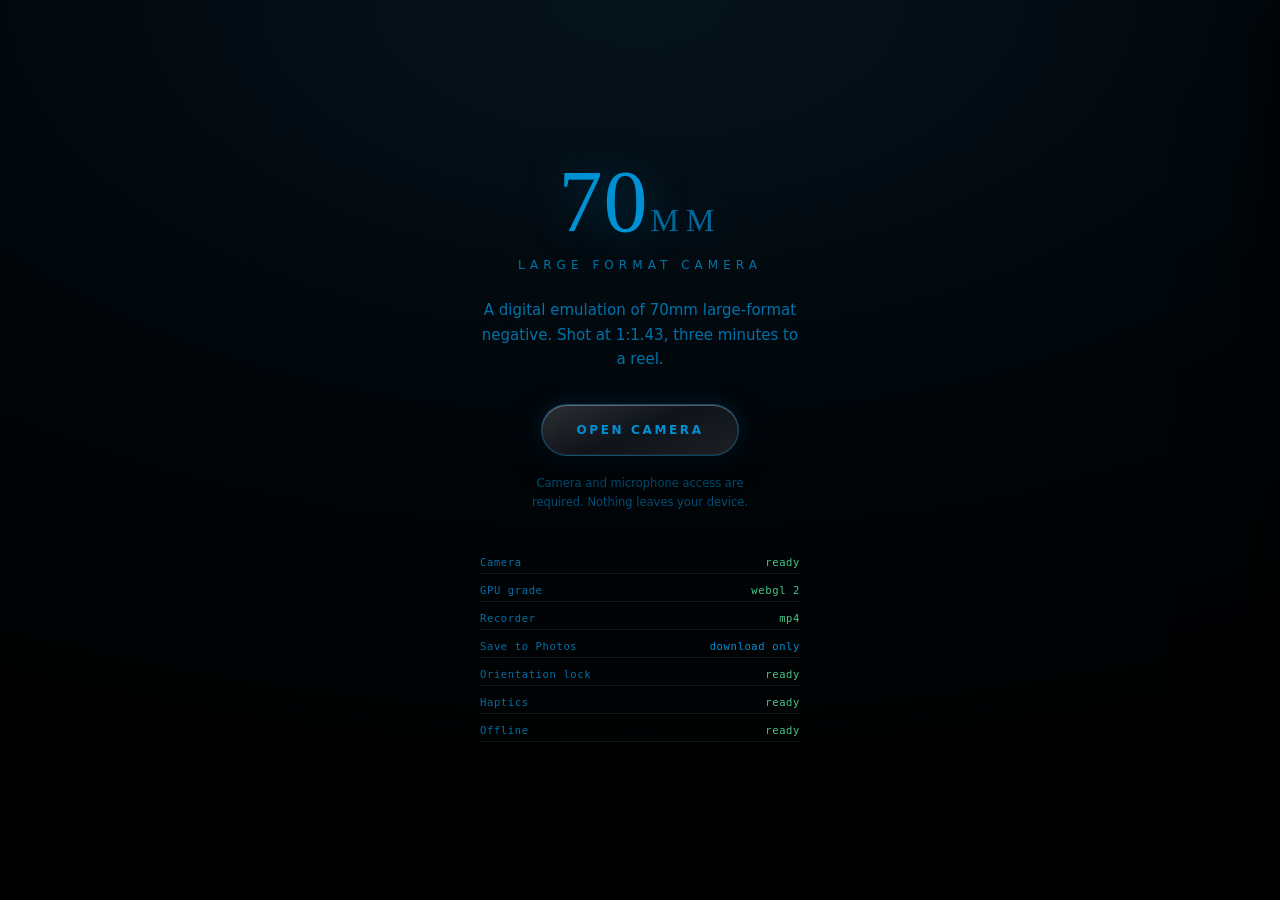
==== index.html @ dd65d1fc "Add files via upload" ====
<!DOCTYPE html>
<html lang="en">
<head>
<meta charset="utf-8" />
<meta name="viewport" content="width=device-width, initial-scale=1, viewport-fit=cover, user-scalable=no, maximum-scale=1" />
<meta name="theme-color" content="#000000" />
<meta name="description" content="Shoot on a digital emulation of 70mm IMAX film." />

<!-- iOS standalone / PWA -->
<meta name="apple-mobile-web-app-capable" content="yes" />
<meta name="mobile-web-app-capable" content="yes" />
<meta name="apple-mobile-web-app-status-bar-style" content="black-translucent" />
<meta name="apple-mobile-web-app-title" content="70MM" />
<link rel="apple-touch-icon" href="assets/icons/icon-192.png" />
<link rel="icon" href="assets/icons/icon-192.png" />
<link rel="manifest" href="manifest.webmanifest" />

<title>70MM — Large Format Camera</title>

<link rel="stylesheet" href="css/reset.css" />
<link rel="stylesheet" href="css/main.css" />
</head>
<body>

<div id="app" class="app" data-screen="intro">

  <!-- ══════════════════════════════════════════════════════════════
       INTRO / PERMISSION SCREEN
       ══════════════════════════════════════════════════════════════ -->
  <section class="screen screen--intro" id="screen-intro" aria-labelledby="intro-title">
    <div class="intro__inner">
      <div class="wordmark" aria-hidden="true">
        <span class="wordmark__num">70</span><span class="wordmark__mm">MM</span>
      </div>
      <h1 class="intro__title" id="intro-title">Large Format Camera</h1>
      <p class="intro__body">
        A digital emulation of 70mm large-format negative.
        Shot at&nbsp;1:1.43, three minutes to a reel.
      </p>

      <button class="btn btn--primary" id="btn-begin" type="button">
        <span>Open Camera</span>
      </button>

      <p class="intro__note" id="intro-note">
        Camera and microphone access are required. Nothing leaves your device.
      </p>

      <ul class="caps" id="caps-list" aria-label="Browser capability report"></ul>
    </div>
  </section>

  <!-- ══════════════════════════════════════════════════════════════
       CAMERA SCREEN
       ══════════════════════════════════════════════════════════════ -->
  <section class="screen screen--camera" id="screen-camera" aria-label="Camera">

    <!-- The gate. Everything the camera "sees" lives inside it. -->
    <div class="stage">
      <div class="frame" id="frame">
        <!-- The viewfinder: the raw camera feed, shown directly —
             no shader between the lens and the screen, the same as
             any other camera page. The film pipeline runs once, on
             developing, not here. -->
        <video id="source" class="frame__video" playsinline muted autoplay webkit-playsinline></video>

        <!-- Viewfinder furniture -->
        <div class="gate" aria-hidden="true">
          <span class="gate__mark gate__mark--tl"></span>
          <span class="gate__mark gate__mark--tr"></span>
          <span class="gate__mark gate__mark--bl"></span>
          <span class="gate__mark gate__mark--br"></span>
        </div>

        <!-- Tap-to-focus reticle -->
        <div class="reticle" id="reticle" aria-hidden="true"></div>

        <!-- HUD -->
        <div class="hud">
          <div class="hud__row hud__row--top">
            <div class="hud__group">
              <span class="rec" id="rec-dot" aria-hidden="true"></span>
              <span class="hud__timer" id="timer">00:00</span>
              <span class="hud__sep" aria-hidden="true">/</span>
              <span class="hud__remain" id="remaining">03:00</span>
            </div>
            <div class="hud__group hud__group--right">
              <span class="hud__tag" id="tag-format">1:1.43 · 70MM</span>
            </div>
          </div>

          <div class="hud__row hud__row--bottom">
            <div class="hud__group hud__locks" id="locks">
              <button class="lock" id="btn-ae" type="button" aria-pressed="false">AE</button>
              <button class="lock" id="btn-awb" type="button" aria-pressed="false">AWB</button>
              <div class="ev" id="ev-wrap">
                <label class="ev__label" for="ev">EV</label>
                <input class="ev__slider" id="ev" type="range" min="-2" max="2" step="0.1" value="0" />
                <span class="ev__value" id="ev-value">0.0</span>
              </div>
            </div>
            <div class="zoom" id="zoom" role="group" aria-label="Zoom">
              <button type="button" data-zoom="0.5" id="btn-zoom-05" aria-pressed="false">0.5×</button>
              <button type="button" data-zoom="1" aria-pressed="true">1×</button>
              <button type="button" data-zoom="2" aria-pressed="false">2×</button>
            </div>
            <canvas class="histogram" id="histogram" width="128" height="48" aria-label="Live histogram"></canvas>
          </div>
        </div>

        <!-- Reel progress: a thin line that fills across 3 minutes -->
        <div class="reel" aria-hidden="true"><i id="reel-fill"></i></div>
      </div>
    </div>

    <!-- Controls live on the pillarbox bars, outside the gate. -->
    <div class="rail rail--left">
      <button class="icon-btn" id="btn-gallery" type="button" aria-label="Gallery">
        <svg viewBox="0 0 24 24" aria-hidden="true"><rect x="3" y="5" width="18" height="14" rx="2"/><path d="M3 15l5-4 4 3 3-2 6 4"/><circle cx="8.5" cy="9.5" r="1.4"/></svg>
        <span class="icon-btn__badge" id="gallery-count" hidden>0</span>
      </button>
      <button class="icon-btn icon-btn--sm" id="btn-torch" type="button" aria-label="Flash" aria-pressed="false">
        <svg viewBox="0 0 24 24" aria-hidden="true"><path d="M13.2 2.6L6 13.4h4.9L10.4 21.4l7.4-10.8h-4.9z"/></svg>
        <svg class="icon-btn__slash" viewBox="0 0 24 24" aria-hidden="true"><path d="M4 20L20 4"/></svg>
      </button>
    </div>

    <div class="rail rail--right">
      <button class="icon-btn icon-btn--sm" id="btn-settings" type="button" aria-label="Settings">
        <svg viewBox="0 0 24 24" aria-hidden="true"><circle cx="12" cy="12" r="3.2"/><path d="M12 2.8v2.4M12 18.8v2.4M4.5 4.5l1.7 1.7M17.8 17.8l1.7 1.7M2.8 12h2.4M18.8 12h2.4M4.5 19.5l1.7-1.7M17.8 6.2l1.7-1.7"/></svg>
      </button>
      <button class="shutter" id="btn-record" type="button" aria-label="Start recording" disabled>
        <span class="shutter__inner" id="shutter-inner"></span>
        <svg class="shutter__ring" viewBox="0 0 100 100" aria-hidden="true">
          <circle class="shutter__track" cx="50" cy="50" r="45"/>
          <circle class="shutter__progress" id="shutter-progress" cx="50" cy="50" r="45"/>
        </svg>
      </button>
      <button class="icon-btn icon-btn--sm" id="btn-fullscreen" type="button" aria-label="Full screen">
        <svg viewBox="0 0 24 24" aria-hidden="true"><path d="M4 9V4h5M20 9V4h-5M4 15v5h5M20 15v5h-5"/></svg>
      </button>
    </div>

    <!-- Portrait lockout -->
    <div class="rotate" id="rotate-overlay" role="alert">
      <div class="rotate__inner">
        <svg class="rotate__icon" viewBox="0 0 64 64" aria-hidden="true">
          <rect x="20" y="6" width="24" height="42" rx="4"/>
          <path class="rotate__arrow" d="M48 44a20 20 0 0 1-20 14"/>
          <path class="rotate__arrow" d="M31 54l-4 4 4 4"/>
        </svg>
        <p class="rotate__text">Rotate your phone to portrait to record.</p>
      </div>
    </div>
  </section>

  <!-- ══════════════════════════════════════════════════════════════
       PROCESSING
       ══════════════════════════════════════════════════════════════ -->
  <section class="screen screen--processing" id="screen-processing" aria-label="Processing">
    <!-- The actual developed frame, live, as it comes off the pass. -->
    <div class="stage" data-ratio="export">
      <div class="frame" id="develop-frame"></div>
    </div>
    <div class="processing__inner">
      <div class="processing__reel" aria-hidden="true"><i></i><i></i><i></i></div>
      <p class="processing__label">Developing</p>
      <p class="processing__sub" id="processing-sub">Developing…</p>
      <div class="processing__bar"><i id="processing-progress"></i></div>
    </div>
  </section>

  <!-- ══════════════════════════════════════════════════════════════
       PLAYBACK
       ══════════════════════════════════════════════════════════════ -->
  <section class="screen screen--playback" id="screen-playback" aria-label="Playback">
    <div class="stage" data-ratio="export">
      <div class="frame frame--playback">
        <!-- The recorded file already carries the sprocket frame in
             its own pixels, so there is no decorative .gate overlay
             here — the picture is the framing furniture now. -->
        <video id="player" class="frame__video" playsinline webkit-playsinline></video>
        <div class="hud hud--playback">
          <div class="hud__row hud__row--top">
            <span class="hud__timer" id="pb-time">00:00</span>
            <span class="hud__tag" id="pb-meta">1:1.43 · 70MM</span>
          </div>
        </div>
        <div class="scrub"><i id="scrub-fill"></i></div>
      </div>
    </div>

    <div class="rail rail--left">
      <button class="icon-btn icon-btn--sm danger" id="btn-delete" type="button" aria-label="Delete take">
        <svg viewBox="0 0 24 24" aria-hidden="true"><path d="M4 7h16M9 7V4.8h6V7M6.5 7l1 12.2h9L17 7"/></svg>
      </button>
      <button class="icon-btn icon-btn--sm" id="btn-restart" type="button" aria-label="Restart">
        <svg viewBox="0 0 24 24" aria-hidden="true"><path d="M5 12a7 7 0 1 0 2.1-5"/><path d="M4 3v5h5"/></svg>
      </button>
    </div>

    <div class="rail rail--right">
      <button class="icon-btn icon-btn--sm" id="btn-back-camera" type="button" aria-label="Back to camera">
        <svg viewBox="0 0 24 24" aria-hidden="true"><circle cx="12" cy="13" r="4"/><path d="M3 8.5h4L8.5 6h7L17 8.5h4v10H3z"/></svg>
      </button>
      <button class="playpause" id="btn-playpause" type="button" aria-label="Play">
        <svg class="ico-play" viewBox="0 0 24 24" aria-hidden="true"><path d="M8 5.5v13l11-6.5z"/></svg>
        <svg class="ico-pause" viewBox="0 0 24 24" aria-hidden="true"><path d="M8.5 5.5h3v13h-3zM12.5 5.5h3v13h-3z"/></svg>
      </button>
      <button class="icon-btn icon-btn--sm accent" id="btn-save" type="button" aria-label="Save">
        <svg viewBox="0 0 24 24" aria-hidden="true"><path d="M12 3.5v11M7.5 10.5L12 15l4.5-4.5M4.5 15.5v3a2 2 0 0 0 2 2h11a2 2 0 0 0 2-2v-3"/></svg>
      </button>
    </div>
  </section>

  <!-- ══════════════════════════════════════════════════════════════
       GALLERY
       ══════════════════════════════════════════════════════════════ -->
  <section class="screen screen--gallery" id="screen-gallery" aria-label="Gallery">
    <header class="sheet__head">
      <h2 class="sheet__title">Reels</h2>
      <button class="text-btn" id="btn-gallery-close" type="button">Close</button>
    </header>
    <div class="gallery" id="gallery-list"></div>
    <p class="gallery__empty" id="gallery-empty">No takes yet.</p>
  </section>

  <!-- ══════════════════════════════════════════════════════════════
       SETTINGS SHEET
       ══════════════════════════════════════════════════════════════ -->
  <aside class="sheet" id="sheet-settings" aria-label="Settings" aria-hidden="true">
    <header class="sheet__head">
      <h2 class="sheet__title">Stock &amp; Lab</h2>
      <button class="text-btn" id="btn-settings-close" type="button">Done</button>
    </header>
    <div class="sheet__body" id="settings-body"><!-- built by Settings.js --></div>
    <footer class="sheet__foot">
      <button class="text-btn" id="btn-reset-look" type="button">Reset to 70mm default</button>
    </footer>
  </aside>

  <div class="scrim" id="scrim" hidden></div>
  <div class="toast" id="toast" role="status" aria-live="polite"></div>
</div>

<script type="module" src="js/main.js"></script>
</body>
</html>
---- css/main.css ----
/* ============================================================
   main.css — 70MM
   Black ground, glass chrome, one ink colour. Nothing competes
   with the image inside the gate.
   ============================================================ */

:root {
  /* ---- ground ---------------------------------------------
     Pure black. The gate sits on it; the glass floats above. */
  --ground:       #000000;

  /* ---- glass ----------------------------------------------
     On a black background there is nothing behind a panel to
     refract, so the *rim* is what sells it: a bright top edge, a
     dark bottom, and a diagonal fill that reads as a sheet
     catching light. backdrop-filter then does the rest wherever
     there is something underneath worth blurring. */
  --glass:        linear-gradient(157deg,
                    rgba(255, 255, 255, 0.10) 0%,
                    rgba(255, 255, 255, 0.035) 48%,
                    rgba(255, 255, 255, 0.06) 100%);
  --glass-strong: linear-gradient(157deg,
                    rgba(255, 255, 255, 0.17) 0%,
                    rgba(255, 255, 255, 0.06) 50%,
                    rgba(255, 255, 255, 0.11) 100%);
  --glass-blur:   blur(26px) saturate(180%);
  --rim:          inset 0 1px 0 rgba(255, 255, 255, 0.30),
                  inset 0 -1px 0 rgba(255, 255, 255, 0.05);
  --cast:         0 10px 30px rgba(0, 0, 0, 0.6);

  --line:         rgba(255, 255, 255, 0.14);
  --line-strong:  rgba(255, 255, 255, 0.26);

  /* ---- ink ------------------------------------------------
     One colour, three weights. On black, #0090D4 clears 5.7:1
     against the ground, so body text sits at full strength and
     the lighter weights are kept for genuinely secondary
     information. */
  --ink:          #0090D4;
  --ink-dim:      rgba(0, 144, 212, 0.78);
  --ink-faint:    rgba(0, 144, 212, 0.52);

  --accent:       #0090D4;
  --glow:         rgba(0, 144, 212, 0.40);
  --rec:          #ff3b30;
  --danger:       #ff6b5e;

  /* ---- type ---------------------------------------------- */
  --sans: ui-sans-serif, -apple-system, "SF Pro Text", "Helvetica Neue", Inter, system-ui, sans-serif;
  --serif: ui-serif, "New York", Georgia, "Times New Roman", serif;
  --mono: ui-monospace, "SF Mono", Menlo, "Roboto Mono", monospace;

  /* ---- metrics ------------------------------------------- */
  --rail: clamp(58px, 9vw, 92px);
  --safe-l: env(safe-area-inset-left, 0px);
  --safe-r: env(safe-area-inset-right, 0px);
  --safe-t: env(safe-area-inset-top, 0px);
  --safe-b: env(safe-area-inset-bottom, 0px);

  --ease: cubic-bezier(0.22, 0.61, 0.36, 1);

  /* Gate aspect, mirrored from FORMAT.ASPECT in config.js. Only a
     pre-script fallback — GateFit sets exact pixels — but it must
     agree, or the frame jumps on first paint. */
  --gate-aspect: 1 / 1.43;

  /* A developed take's aspect: the gate plus two sprocket bars,
     mirrored from EXPORT_ASPECT in config.js. Same pre-script-fallback
     reasoning as --gate-aspect above. */
  --export-aspect: 1 / 2.064;
}

body {
  font-family: var(--sans);
  color: var(--ink);
  background: var(--ground);
}

.app {
  position: fixed;
  inset: 0;
  overflow: hidden;
  background: var(--ground);
}

/* ============================================================
   SCREENS — only one visible at a time, driven by [data-screen]
   ============================================================ */
.screen {
  position: absolute;
  inset: 0;
  display: none;
  opacity: 0;
  transition: opacity 320ms var(--ease);
}
.screen.is-active { display: block; opacity: 1; }

/* ============================================================
   INTRO
   ============================================================ */
.screen--intro {
  background:
    radial-gradient(120% 90% at 50% 0%, #06131c 0%, #01060a 52%, #000 100%);
  overflow-y: auto;
  -webkit-overflow-scrolling: touch;
}
.intro__inner {
  min-height: 100%;
  display: flex;
  flex-direction: column;
  align-items: center;
  justify-content: center;
  gap: 18px;
  text-align: center;
  padding: calc(40px + var(--safe-t)) calc(28px + var(--safe-r)) calc(40px + var(--safe-b)) calc(28px + var(--safe-l));
  max-width: 560px;
  margin: 0 auto;
}

.wordmark {
  font-family: var(--serif);
  letter-spacing: 0.06em;
  line-height: 1;
  display: flex;
  align-items: baseline;
  gap: 2px;
  color: var(--ink);
  text-shadow: 0 0 44px var(--glow);
}
.wordmark__num { font-size: clamp(52px, 16vw, 88px); font-weight: 300; }
.wordmark__mm {
  font-size: clamp(20px, 6vw, 32px);
  font-weight: 300;
  letter-spacing: 0.22em;
  opacity: 0.7;
}

.intro__title {
  font-size: 12px;
  font-weight: 500;
  letter-spacing: 0.42em;
  text-transform: uppercase;
  color: var(--ink-dim);
  margin-top: -6px;
}
.intro__body {
  font-size: 15px;
  line-height: 1.65;
  color: var(--ink-dim);
  max-width: 34ch;
  margin-top: 8px;
}
.intro__note {
  font-size: 11.5px;
  line-height: 1.6;
  color: var(--ink-faint);
  max-width: 32ch;
}

.btn {
  display: inline-flex;
  align-items: center;
  justify-content: center;
  min-height: 52px;
  padding: 0 34px;
  margin-top: 14px;
  border-radius: 999px;
  border: 1px solid var(--line);
  background: transparent;
  font-size: 12px;
  font-weight: 600;
  letter-spacing: 0.22em;
  text-transform: uppercase;
  color: var(--ink);
  transition: transform 160ms var(--ease), box-shadow 240ms var(--ease);
}
.btn:active { transform: scale(0.975); }
.btn--primary {
  background: var(--glass-strong);
  backdrop-filter: var(--glass-blur);
  -webkit-backdrop-filter: var(--glass-blur);
  border-color: rgba(0, 144, 212, 0.42);
  box-shadow: var(--rim), var(--cast), 0 0 26px rgba(0, 144, 212, 0.18);
}
.btn--primary:active {
  box-shadow: var(--rim), var(--cast), 0 0 40px rgba(0, 144, 212, 0.34);
}
.btn[disabled] { opacity: 0.4; }

/* capability report */
.caps {
  margin-top: 22px;
  display: grid;
  gap: 5px;
  width: 100%;
  max-width: 320px;
  font-family: var(--mono);
  font-size: 10.5px;
  color: var(--ink-faint);
}
.caps li {
  display: flex;
  justify-content: space-between;
  gap: 12px;
  padding: 5px 0;
  border-bottom: 1px solid rgba(255, 255, 255, 0.07);
  letter-spacing: 0.06em;
}
.caps b { font-weight: 500; color: var(--ink-dim); }
.caps .ok  { color: #46c88a; }
.caps .no  { color: #ff7a6d; }
.caps .meh { color: var(--ink); }

/* ============================================================
   STAGE + GATE
   ============================================================ */
.screen--camera, .screen--playback { background: var(--ground); }

.stage {
  position: absolute;
  inset: 0;
  display: grid;
  place-items: center;
  padding: 6px calc(var(--rail) + var(--safe-r)) 6px calc(var(--rail) + var(--safe-l));
}

/* The gate: a strict FORMAT.ASPECT box that fits the available
   space. These rules are the pre-script fallback only — GateFit
   sets an exact pixel size from a ResizeObserver, because vh units
   lie on iOS while the URL bar is collapsing, and the gate must
   never be *approximately* the right ratio. */
.frame {
  position: relative;
  aspect-ratio: var(--gate-aspect);
  width: 100%;
  max-width: 100%;
  background: #000;
  overflow: hidden;
  border-radius: 3px;
  /* A hairline, a cast shadow, and a breath of the ink colour so
     the glass either side has something to catch. */
  box-shadow:
    0 0 0 1px rgba(255, 255, 255, 0.12),
    0 24px 70px rgba(0, 0, 0, 0.9),
    0 0 90px rgba(0, 144, 212, 0.10);
  transition: filter 420ms var(--ease), opacity 420ms var(--ease);
}
/* Once GateFit has measured, the pixel size wins outright. */
.frame[data-fitted] { width: auto; max-width: none; aspect-ratio: auto; }

/* A stage opted into a different fixed ratio (see GateFit.js) needs
   the same pre-script fallback as --gate-aspect above, or its frame
   is the wrong shape for one frame before JS measures it. */
.stage[data-ratio="export"] .frame { aspect-ratio: var(--export-aspect); }

.frame__canvas, .frame__video {
  position: absolute;
  inset: 0;
  width: 100%;
  height: 100%;
  object-fit: cover;
  background: #000;
}
/* A developed take's own pixel aspect and --export-aspect are the
   same constant by construction, but object-fit: contain is used
   here anyway rather than cover — if integer pixel rounding ever
   puts them a hair apart, contain lets a sliver of letterbox show
   rather than cropping into the sprocket holes. */
.frame--playback .frame__video { object-fit: contain; }

/* Held the wrong way for the gate, the live image is defocused
   rather than hidden — the camera keeps running so recovery is
   instant. data-gate-ok is set by the app from FORMAT.ASPECT, so
   this works for a tall gate and a wide one alike. */
.app[data-gate-ok="false"] .frame {
  filter: blur(22px) saturate(0.4) brightness(0.42);
}

/* Gate corner marks stay neutral white: they are framing
   furniture read against arbitrary imagery, not UI text. */
.gate { position: absolute; inset: 0; pointer-events: none; }
.gate__mark {
  position: absolute;
  width: 16px; height: 16px;
  border: 1px solid rgba(255, 255, 255, 0.32);
}
.gate__mark--tl { top: 10px; left: 10px; border-right: 0; border-bottom: 0; }
.gate__mark--tr { top: 10px; right: 10px; border-left: 0; border-bottom: 0; }
.gate__mark--bl { bottom: 10px; left: 10px; border-right: 0; border-top: 0; }
.gate__mark--br { bottom: 10px; right: 10px; border-left: 0; border-top: 0; }

/* ============================================================
   HUD
   ============================================================ */
.hud {
  position: absolute;
  inset: 0;
  padding: 14px 16px;
  display: flex;
  flex-direction: column;
  justify-content: space-between;
  pointer-events: none;
  font-family: var(--mono);
  font-size: 11px;
  letter-spacing: 0.14em;
  /* The HUD sits over live imagery, so every glyph carries its own
     shadow rather than relying on a background — but a tight, dense
     shadow reads as a crisp outline, where a wide soft one reads as
     the text itself being blurry. Small radius, high opacity. */
  text-shadow: 0 1px 2px rgba(0, 0, 0, 0.95), 0 0 1px rgba(0, 0, 0, 0.95);
}
.hud__row { display: flex; align-items: center; justify-content: space-between; gap: 12px; }
.hud__row--bottom { align-items: flex-end; }
.hud__group { display: flex; align-items: center; gap: 9px; }

.hud__timer { color: #fff; font-variant-numeric: tabular-nums; }
.hud__sep, .hud__remain { color: var(--ink-dim); font-variant-numeric: tabular-nums; }
.hud__tag { color: var(--ink); font-size: 10px; letter-spacing: 0.2em; }

.rec {
  width: 8px; height: 8px;
  border-radius: 50%;
  background: rgba(255, 255, 255, 0.20);
  transition: background 200ms var(--ease);
}
.app[data-recording="true"] .rec {
  background: var(--rec);
  box-shadow: 0 0 12px rgba(255, 59, 48, 0.85);
  animation: tally 1.1s steps(1, end) infinite;
}
@keyframes tally { 0%, 55% { opacity: 1; } 56%, 100% { opacity: 0.25; } }

/* ---- in-gate glass chips ------------------------------------
   These float over the live preview. A real backdrop-filter here
   would make the compositor re-blur a 60fps WebGL surface every
   frame — expensive, and for no visible gain over a moving
   photographic image. So the chips use a dark fill plus the same
   rim highlight: identical read, none of the per-frame cost. */
.hud__locks { pointer-events: auto; gap: 8px; flex-wrap: wrap; }
.lock, .ev {
  height: 27px;
  border: 1px solid var(--line);
  border-radius: 8px;
  background:
    linear-gradient(157deg, rgba(255, 255, 255, 0.13), rgba(255, 255, 255, 0.04)),
    rgba(0, 0, 0, 0.42);
  box-shadow: var(--rim), 0 4px 14px rgba(0, 0, 0, 0.45);
}
.lock {
  padding: 0 11px;
  font-family: var(--mono);
  font-size: 9.5px;
  letter-spacing: 0.18em;
  color: var(--ink-dim);
  transition: color 180ms var(--ease), background 180ms var(--ease),
              box-shadow 180ms var(--ease);
}
.lock[aria-pressed="true"] {
  color: #02141d;
  background: var(--accent);
  border-color: rgba(255, 255, 255, 0.45);
  box-shadow: var(--rim), 0 0 18px var(--glow);
}
.lock[hidden] { display: none; }

.ev { display: flex; align-items: center; gap: 7px; padding: 0 11px; }
.ev__label, .ev__value {
  font-family: var(--mono);
  font-size: 9.5px;
  letter-spacing: 0.16em;
  color: var(--ink-faint);
  font-variant-numeric: tabular-nums;
}
.ev__value { min-width: 3ch; text-align: right; color: var(--ink-dim); }
.ev__slider {
  -webkit-appearance: none;
  appearance: none;
  width: clamp(64px, 16vw, 120px);
  height: 16px;
  background: transparent;
}
.ev__slider::-webkit-slider-runnable-track { height: 1px; background: var(--line-strong); }
.ev__slider::-moz-range-track { height: 1px; background: var(--line-strong); }
.ev__slider::-webkit-slider-thumb {
  -webkit-appearance: none;
  width: 11px; height: 11px;
  margin-top: -5px;
  border-radius: 50%;
  background: #fff;
  box-shadow: 0 0 8px var(--glow);
}
.ev__slider::-moz-range-thumb {
  width: 11px; height: 11px; border: 0; border-radius: 50%;
  background: #fff; box-shadow: 0 0 8px var(--glow);
}

.histogram {
  width: 96px;
  height: 36px;
  opacity: 0.68;
  mix-blend-mode: screen;
}
.histogram[hidden] { display: none; }

/* reel consumption bar */
.reel {
  position: absolute;
  left: 0; right: 0; bottom: 0;
  height: 1.5px;
  background: rgba(255, 255, 255, 0.12);
  pointer-events: none;
}
.reel i {
  display: block;
  height: 100%;
  width: 0%;
  background: var(--accent);
  box-shadow: 0 0 10px var(--glow);
  transition: width 240ms linear;
}
.app[data-recording="true"] .reel i {
  background: var(--rec);
  box-shadow: 0 0 10px rgba(255, 59, 48, 0.6);
}

/* ============================================================
   ZOOM
   Lives in the bottom HUD row alongside the AE/AWB/EV chips, not
   as an independent floating overlay — that way it always reserves
   its own space instead of guessing a pixel offset that would only
   happen to clear whatever else is in that row on one screen size.
   A dark fill plus the rim highlight, not a real backdrop-filter:
   the same reasoning as the in-gate chips above — this sits over a
   continuously-updating live video, and re-blurring that every
   frame costs real GPU time for no visible gain over a flat panel.
   ============================================================ */
.zoom {
  pointer-events: auto;
  z-index: 5;
  display: flex;
  gap: 4px;
  padding: 4px;
  border-radius: 999px;
  background: rgba(0, 0, 0, 0.42);
  border: 1px solid var(--line);
  box-shadow: var(--rim), 0 4px 14px rgba(0, 0, 0, 0.45);
}
.zoom button {
  min-width: 34px;
  height: 26px;
  padding: 0 9px;
  border-radius: 999px;
  font-family: var(--mono);
  font-size: 10.5px;
  font-weight: 600;
  letter-spacing: 0.02em;
  color: var(--ink-dim);
  transition: color 180ms var(--ease), background 180ms var(--ease);
}
.zoom button[aria-pressed="true"] {
  color: #02141d;
  background: var(--accent);
  box-shadow: 0 0 12px var(--glow);
}
.zoom button[hidden] { display: none; }
.app[data-recording="true"] .zoom { opacity: 0.4; pointer-events: none; }

/* ============================================================
   RAILS + CONTROLS
   Each control is its own floating glass pebble.

   The rails sit on the letterbox bars, so which axis they run
   along follows the gate: a wide gate pillarboxes and gets
   vertical rails at the sides; a tall gate letterboxes and gets
   horizontal rails top and bottom.
   ============================================================ */
.rail {
  position: absolute;
  top: 0; bottom: 0;
  width: calc(var(--rail) + var(--safe-l));
  display: flex;
  flex-direction: column;
  align-items: center;
  justify-content: center;
  gap: 16px;
  z-index: 5;
}
.rail--left  { left: 0;  padding-left: var(--safe-l); }
.rail--right { right: 0; padding-right: var(--safe-r); width: calc(var(--rail) + var(--safe-r)); }

.icon-btn {
  position: relative;
  width: 44px; height: 44px;
  display: grid;
  place-items: center;
  border-radius: 50%;
  color: var(--ink);
  background: var(--glass);
  backdrop-filter: var(--glass-blur);
  -webkit-backdrop-filter: var(--glass-blur);
  border: 1px solid var(--line);
  box-shadow: var(--rim), 0 6px 18px rgba(0, 0, 0, 0.55);
  transition: transform 160ms var(--ease), background 200ms var(--ease),
              box-shadow 200ms var(--ease);
}
.icon-btn svg {
  width: 20px; height: 20px;
  fill: none;
  stroke: currentColor;
  stroke-width: 1.4;
  stroke-linecap: round;
  stroke-linejoin: round;
}
.icon-btn--sm { width: 40px; height: 40px; }
.icon-btn--sm svg { width: 18px; height: 18px; }
.icon-btn:active {
  transform: scale(0.92);
  background: var(--glass-strong);
  box-shadow: var(--rim), 0 4px 12px rgba(0, 0, 0, 0.6), 0 0 20px var(--glow);
}
.icon-btn.danger { color: var(--danger); }
.icon-btn[disabled] { opacity: 0.3; }

/* Flash: lit when on, struck through where the platform will not
   give a web page torch control at all. */
#btn-torch[aria-pressed="true"] {
  box-shadow: var(--rim), 0 6px 18px rgba(0, 0, 0, 0.55), 0 0 24px var(--glow);
}
#btn-torch[aria-pressed="true"] svg:first-child {
  fill: var(--accent);
  filter: drop-shadow(0 0 7px var(--glow));
}
.icon-btn__slash {
  position: absolute;
  inset: 0;
  margin: auto;
  opacity: 0;
  transition: opacity 180ms var(--ease);
}
#btn-torch.is-unavailable { opacity: 0.4; }
#btn-torch.is-unavailable .icon-btn__slash { opacity: 1; }

.icon-btn__badge {
  position: absolute;
  top: -2px; right: -2px;
  min-width: 16px; height: 16px;
  padding: 0 4px;
  border-radius: 999px;
  background: var(--accent);
  color: #02141d;
  font-family: var(--mono);
  font-size: 9px;
  font-weight: 700;
  display: grid;
  place-items: center;
  box-shadow: 0 0 12px var(--glow);
}

/* the shutter — a glass bezel around a physical-looking disc */
.shutter {
  position: relative;
  width: 64px; height: 64px;
  display: grid;
  place-items: center;
  border-radius: 50%;
  background: var(--glass);
  backdrop-filter: var(--glass-blur);
  -webkit-backdrop-filter: var(--glass-blur);
  border: 1px solid var(--line);
  box-shadow: var(--rim), var(--cast);
}
.shutter__ring {
  position: absolute;
  inset: 0;
  width: 100%; height: 100%;
  transform: rotate(-90deg);
  pointer-events: none;
}
.shutter__ring circle { fill: none; stroke-width: 3; }
.shutter__track { stroke: rgba(255, 255, 255, 0.14); }
.shutter__progress {
  stroke: var(--rec);
  stroke-linecap: round;
  stroke-dasharray: 283;
  stroke-dashoffset: 283;
  transition: stroke-dashoffset 240ms linear;
}
/* The disc stays white: it is a physical affordance, not text. */
.shutter__inner {
  width: 44px; height: 44px;
  border-radius: 50%;
  background: #fff;
  box-shadow: 0 1px 6px rgba(0, 0, 0, 0.5);
  transition: width 240ms var(--ease), height 240ms var(--ease),
              border-radius 240ms var(--ease), background 240ms var(--ease);
}
.app[data-recording="true"] .shutter__inner {
  width: 22px; height: 22px;
  border-radius: 5px;
  background: var(--rec);
  box-shadow: 0 0 18px rgba(255, 59, 48, 0.7);
}
.shutter:active .shutter__inner { transform: scale(0.94); }
.shutter[disabled] { opacity: 0.34; }
.shutter[disabled] .shutter__inner { background: rgba(255, 255, 255, 0.4); }

.playpause {
  width: 64px; height: 64px;
  display: grid;
  place-items: center;
  border-radius: 50%;
  color: var(--ink);
  background: var(--glass);
  backdrop-filter: var(--glass-blur);
  -webkit-backdrop-filter: var(--glass-blur);
  border: 1px solid var(--line);
  box-shadow: var(--rim), var(--cast);
  transition: transform 160ms var(--ease), box-shadow 200ms var(--ease);
}
.playpause svg { width: 24px; height: 24px; fill: currentColor; stroke: none; }
.playpause:active {
  transform: scale(0.94);
  box-shadow: var(--rim), var(--cast), 0 0 22px var(--glow);
}
.playpause .ico-pause { display: none; }
.app[data-playing="true"] .playpause .ico-play { display: none; }
.app[data-playing="true"] .playpause .ico-pause { display: block; }

.scrub {
  position: absolute;
  left: 0; right: 0; bottom: 0;
  height: 1.5px;
  background: rgba(255, 255, 255, 0.14);
}
.scrub i {
  display: block; height: 100%; width: 0%;
  background: var(--accent);
  box-shadow: 0 0 10px var(--glow);
}

/* ============================================================
   ROTATE LOCKOUT
   ============================================================ */
.rotate {
  position: absolute;
  inset: 0;
  z-index: 20;
  display: none;
  place-items: center;
  background: rgba(0, 0, 0, 0.62);
  backdrop-filter: blur(4px);
  -webkit-backdrop-filter: blur(4px);
}
.app[data-gate-ok="false"] .screen--camera .rotate { display: grid; }
.rotate__inner {
  display: flex;
  flex-direction: column;
  align-items: center;
  gap: 20px;
  padding: 28px 34px;
  text-align: center;
  border-radius: 24px;
  background: var(--glass);
  backdrop-filter: var(--glass-blur);
  -webkit-backdrop-filter: var(--glass-blur);
  border: 1px solid var(--line);
  box-shadow: var(--rim), var(--cast);
}
.rotate__icon {
  width: 56px; height: 56px;
  fill: none;
  stroke: var(--ink-dim);
  stroke-width: 2;
  stroke-linecap: round;
  stroke-linejoin: round;
  animation: tip 2.6s var(--ease) infinite;
}
.rotate__arrow { stroke: var(--ink); }
@keyframes tip {
  0%, 55%, 100% { transform: rotate(0deg); }
  72%, 88%      { transform: rotate(-88deg); }
}
/* The prompt animates *towards* the orientation being asked for,
   so a tall gate shows the phone righting itself rather than
   tipping over. */
.app[data-gate="portrait"] .rotate__icon { animation-name: tip-upright; }
@keyframes tip-upright {
  0%, 55%, 100% { transform: rotate(-88deg); }
  72%, 88%      { transform: rotate(0deg); }
}
.rotate__text {
  font-size: 12.5px;
  letter-spacing: 0.2em;
  text-transform: uppercase;
  color: var(--ink);
  line-height: 1.7;
  max-width: 20ch;
}

/* ============================================================
   PROCESSING
   ============================================================ */
.screen--processing {
  background: radial-gradient(90% 70% at 50% 50%, #06131c 0%, #000 70%);
}
.screen--processing .stage { padding: 6px; z-index: 1; }
/* The develop canvas is mounted here once developing starts, so an
   empty frame during the brief priming window should still read as
   "about to happen" rather than an empty black hole. */
.screen--processing .frame { background: #050505; }

.processing__inner {
  position: absolute;
  left: 0; right: 0; bottom: 0;
  z-index: 2;
  display: flex;
  flex-direction: column;
  align-items: center;
  gap: 12px;
  padding: 32px 24px calc(30px + var(--safe-b));
  background: linear-gradient(rgba(0, 0, 0, 0) 0%, rgba(0, 0, 0, 0.8) 55%, rgba(0, 0, 0, 0.92) 100%);
  pointer-events: none;
}
.processing__bar {
  width: min(220px, 60vw);
  height: 3px;
  border-radius: 999px;
  background: rgba(255, 255, 255, 0.16);
  overflow: hidden;
}
.processing__bar i {
  display: block;
  height: 100%;
  width: 0%;
  background: var(--accent);
  box-shadow: 0 0 10px var(--glow);
  transition: width 200ms linear;
}
.processing__reel { display: flex; gap: 7px; }
.processing__reel i {
  width: 5px; height: 18px;
  background: var(--accent);
  box-shadow: 0 0 12px var(--glow);
  opacity: 0.25;
  animation: perf 1.05s var(--ease) infinite;
}
.processing__reel i:nth-child(2) { animation-delay: 0.14s; }
.processing__reel i:nth-child(3) { animation-delay: 0.28s; }
@keyframes perf { 0%, 100% { opacity: 0.2; transform: scaleY(0.7); } 50% { opacity: 1; transform: scaleY(1); } }
.processing__label {
  font-size: 11px;
  letter-spacing: 0.42em;
  text-transform: uppercase;
  color: var(--ink);
}
.processing__sub { font-family: var(--mono); font-size: 10.5px; color: var(--ink-faint); letter-spacing: 0.1em; }

/* ============================================================
   GALLERY
   ============================================================ */
.screen--gallery {
  background: radial-gradient(120% 80% at 50% 0%, #06131c 0%, #000 60%);
  overflow-y: auto;
  -webkit-overflow-scrolling: touch;
  padding: 0 calc(20px + var(--safe-r)) calc(28px + var(--safe-b)) calc(20px + var(--safe-l));
}
.sheet__head {
  position: sticky;
  top: 0;
  z-index: 2;
  display: flex;
  align-items: center;
  justify-content: space-between;
  padding: calc(18px + var(--safe-t)) 2px 14px;
  background: linear-gradient(#000 62%, rgba(0, 0, 0, 0));
}
.sheet__title {
  font-family: var(--serif);
  font-weight: 300;
  font-size: 22px;
  letter-spacing: 0.04em;
  color: var(--ink);
}
.text-btn {
  font-size: 11px;
  letter-spacing: 0.22em;
  text-transform: uppercase;
  color: var(--ink);
  padding: 8px 2px;
}

.gallery {
  display: grid;
  grid-template-columns: repeat(auto-fill, minmax(190px, 1fr));
  gap: 12px;
}
.take {
  position: relative;
  border-radius: 14px;
  overflow: hidden;
  background: var(--glass);
  backdrop-filter: var(--glass-blur);
  -webkit-backdrop-filter: var(--glass-blur);
  border: 1px solid var(--line);
  box-shadow: var(--rim), var(--cast);
}
.take__thumb {
  width: 100%;
  aspect-ratio: var(--export-aspect);
  object-fit: cover;
  background: #000;
}
.take__meta {
  display: flex;
  justify-content: space-between;
  gap: 8px;
  padding: 9px 11px;
  font-family: var(--mono);
  font-size: 10px;
  letter-spacing: 0.08em;
  color: var(--ink-dim);
  background: rgba(255, 255, 255, 0.04);
}
.take__actions { position: absolute; top: 7px; right: 7px; display: flex; gap: 5px; }
.take__actions button {
  width: 30px; height: 30px;
  display: grid;
  place-items: center;
  border-radius: 50%;
  color: #fff;
  background: rgba(0, 0, 0, 0.45);
  backdrop-filter: blur(14px) saturate(160%);
  -webkit-backdrop-filter: blur(14px) saturate(160%);
  border: 1px solid rgba(255, 255, 255, 0.18);
  box-shadow: inset 0 1px 0 rgba(255, 255, 255, 0.28);
}
.take__actions svg { width: 14px; height: 14px; fill: none; stroke: currentColor; stroke-width: 1.5; stroke-linecap: round; stroke-linejoin: round; }
.gallery__empty {
  padding: 40px 0;
  text-align: center;
  font-size: 12px;
  letter-spacing: 0.16em;
  text-transform: uppercase;
  color: var(--ink-faint);
}
.gallery__empty[hidden] { display: none; }

/* ============================================================
   SETTINGS SHEET — the largest piece of glass in the app
   ============================================================ */
.sheet {
  position: absolute;
  top: 0; right: 0; bottom: 0;
  width: min(420px, 86vw);
  z-index: 40;
  display: flex;
  flex-direction: column;
  background:
    linear-gradient(157deg, rgba(255, 255, 255, 0.09), rgba(255, 255, 255, 0.03)),
    rgba(4, 8, 12, 0.72);
  backdrop-filter: blur(40px) saturate(180%);
  -webkit-backdrop-filter: blur(40px) saturate(180%);
  border-left: 1px solid var(--line-strong);
  box-shadow: inset 1px 0 0 rgba(255, 255, 255, 0.16), -24px 0 60px rgba(0, 0, 0, 0.7);
  transform: translateX(101%);
  transition: transform 340ms var(--ease);
  padding-right: var(--safe-r);
}
.sheet.is-open { transform: translateX(0); }
.sheet .sheet__head { background: none; padding-left: 20px; padding-right: 18px; }
.sheet__body {
  flex: 1;
  overflow-y: auto;
  -webkit-overflow-scrolling: touch;
  padding: 4px 20px 20px;
}
.sheet__foot {
  padding: 12px 20px calc(16px + var(--safe-b));
  border-top: 1px solid var(--line);
}

.group { margin-bottom: 22px; }
.group__title {
  font-size: 9.5px;
  letter-spacing: 0.34em;
  text-transform: uppercase;
  color: var(--ink-faint);
  padding-bottom: 10px;
  margin-bottom: 10px;
  border-bottom: 1px solid var(--line);
}
.ctrl { display: flex; flex-direction: column; gap: 6px; padding: 9px 0; }
.ctrl__head { display: flex; align-items: baseline; justify-content: space-between; gap: 12px; }
.ctrl__label { font-size: 12.5px; color: var(--ink); }
.ctrl__val { font-family: var(--mono); font-size: 10.5px; color: var(--ink-dim); font-variant-numeric: tabular-nums; }
.ctrl__hint { font-size: 10.5px; line-height: 1.5; color: var(--ink-faint); }

.ctrl input[type="range"] {
  -webkit-appearance: none;
  appearance: none;
  width: 100%;
  height: 22px;
  background: transparent;
}
.ctrl input[type="range"]::-webkit-slider-runnable-track { height: 2px; border-radius: 2px; background: var(--line-strong); }
.ctrl input[type="range"]::-moz-range-track { height: 2px; border-radius: 2px; background: var(--line-strong); }
.ctrl input[type="range"]::-webkit-slider-thumb {
  -webkit-appearance: none;
  width: 15px; height: 15px;
  margin-top: -6.5px;
  border-radius: 50%;
  background: #fff;
  box-shadow: 0 1px 5px rgba(0, 0, 0, 0.7), 0 0 12px var(--glow);
}
.ctrl input[type="range"]::-moz-range-thumb {
  width: 15px; height: 15px; border: 0; border-radius: 50%;
  background: #fff; box-shadow: 0 1px 5px rgba(0, 0, 0, 0.7), 0 0 12px var(--glow);
}

.switch { display: flex; align-items: center; justify-content: space-between; gap: 14px; padding: 11px 0; }
.switch__box {
  position: relative;
  width: 46px; height: 27px;
  border-radius: 999px;
  background: rgba(255, 255, 255, 0.09);
  border: 1px solid var(--line);
  box-shadow: inset 0 1px 3px rgba(0, 0, 0, 0.5);
  flex: none;
  transition: background 200ms var(--ease), box-shadow 200ms var(--ease);
}
.switch__box::after {
  content: "";
  position: absolute;
  top: 3px; left: 3px;
  width: 19px; height: 19px;
  border-radius: 50%;
  background: #fff;
  box-shadow: 0 1px 4px rgba(0, 0, 0, 0.6);
  transition: transform 220ms var(--ease);
}
.switch[aria-pressed="true"] .switch__box {
  background: var(--accent);
  box-shadow: inset 0 1px 0 rgba(255, 255, 255, 0.4), 0 0 16px var(--glow);
}
.switch[aria-pressed="true"] .switch__box::after { transform: translateX(19px); }

.seg { display: flex; gap: 6px; }
.seg button {
  flex: 1;
  min-height: 36px;
  border: 1px solid var(--line);
  border-radius: 10px;
  background: var(--glass);
  box-shadow: var(--rim);
  font-size: 11px;
  letter-spacing: 0.14em;
  text-transform: uppercase;
  color: var(--ink-dim);
  transition: background 180ms var(--ease), color 180ms var(--ease), box-shadow 180ms var(--ease);
}
.seg button[aria-pressed="true"] {
  color: #02141d;
  background: var(--accent);
  border-color: rgba(255, 255, 255, 0.4);
  box-shadow: var(--rim), 0 0 18px var(--glow);
}

.scrim {
  position: absolute;
  inset: 0;
  z-index: 30;
  background: rgba(0, 0, 0, 0.5);
  opacity: 0;
  transition: opacity 300ms var(--ease);
}
.scrim.is-open { opacity: 1; }
.scrim[hidden] { display: none; }

/* ============================================================
   TOAST
   ============================================================ */
.toast {
  position: absolute;
  left: 50%;
  bottom: calc(20px + var(--safe-b));
  z-index: 60;
  transform: translate(-50%, 14px);
  max-width: min(78vw, 420px);
  padding: 12px 20px;
  border-radius: 999px;
  background:
    linear-gradient(157deg, rgba(255, 255, 255, 0.13), rgba(255, 255, 255, 0.05)),
    rgba(4, 8, 12, 0.8);
  backdrop-filter: blur(30px) saturate(180%);
  -webkit-backdrop-filter: blur(30px) saturate(180%);
  border: 1px solid var(--line);
  box-shadow: var(--rim), var(--cast);
  font-size: 12px;
  letter-spacing: 0.04em;
  line-height: 1.45;
  text-align: center;
  color: var(--ink);
  opacity: 0;
  pointer-events: none;
  transition: opacity 240ms var(--ease), transform 240ms var(--ease);
}
.toast.is-visible { opacity: 1; transform: translate(-50%, 0); }

/* ============================================================
   FOCUS RETICLE
   ============================================================ */
.reticle {
  position: absolute;
  width: 74px; height: 74px;
  margin: -37px 0 0 -37px;
  border: 1px solid var(--accent);
  border-radius: 6px;
  box-shadow: 0 0 16px var(--glow), inset 0 0 12px rgba(0, 144, 212, 0.18);
  opacity: 0;
  pointer-events: none;
  transform: scale(1.35);
}
.reticle::before, .reticle::after {
  content: "";
  position: absolute;
  background: var(--accent);
}
.reticle::before { left: 50%; top: -1px; width: 1px; height: 8px; }
.reticle::after  { left: 50%; bottom: -1px; width: 1px; height: 8px; }
.reticle.is-active { animation: lock 1.05s var(--ease) forwards; }
@keyframes lock {
  0%   { opacity: 0; transform: scale(1.4); }
  18%  { opacity: 1; transform: scale(1); }
  62%  { opacity: 1; }
  70%  { opacity: 0.45; }
  78%  { opacity: 1; }
  100% { opacity: 0; }
}

/* ============================================================
   TALL GATE (FORMAT.ASPECT < 1)
   Rails become a top and a bottom bar, which is also where a
   phone camera's controls belong when it is held upright.
   ============================================================ */
.app[data-gate="portrait"] {
  /* Tall enough for the 64px shutter plus breathing room. */
  --rail: clamp(80px, 13vh, 112px);
}
.app[data-gate="portrait"] .stage {
  padding:
    calc(var(--rail) + var(--safe-t)) calc(8px + var(--safe-r))
    calc(var(--rail) + var(--safe-b)) calc(8px + var(--safe-l));
}
.app[data-gate="portrait"] .rail {
  top: auto; bottom: auto;
  left: 0; right: 0;
  width: auto;
  height: var(--rail);
  flex-direction: row;
  gap: 26px;
  padding: 0 calc(16px + var(--safe-r)) 0 calc(16px + var(--safe-l));
}
.app[data-gate="portrait"] .rail--left  { top: 0;    padding-top: var(--safe-t); }
.app[data-gate="portrait"] .rail--right { bottom: 0; padding-bottom: var(--safe-b); }

/* A tall gate is narrow, so the bottom HUD row stacks instead of
   trying to fit the chips, zoom and the histogram side by side. */
.app[data-gate="portrait"] .hud__row--bottom {
  flex-direction: column;
  align-items: stretch;
  gap: 10px;
}
.app[data-gate="portrait"] .histogram { order: -2; align-self: flex-end; }
.app[data-gate="portrait"] .zoom { order: -1; align-self: center; }
.app[data-gate="portrait"] .hud__row--top { flex-wrap: wrap; gap: 4px 10px; }
.app[data-gate="portrait"] .hud__tag { font-size: 9px; letter-spacing: 0.14em; }

/* ============================================================
   PORTRAIT / SMALL-SCREEN ADJUSTMENTS
   The app is landscape-first; in portrait we only need the
   lockout to read well, so rails collapse.
   ============================================================ */
/* Held the wrong way round, the lockout owns the screen and the
   rails are pointless — but playback still needs its transport. */
@media (orientation: portrait) {
  .app[data-gate="landscape"] { --rail: 0px; }
  .app[data-gate="landscape"] .rail { display: none; }
  .app[data-gate="landscape"] .stage { padding: 0 12px; }
  .app[data-gate="landscape"] .screen--playback { --rail: clamp(52px, 14vw, 72px); }
  .app[data-gate="landscape"] .screen--playback .rail { display: flex; }
}
@media (orientation: landscape) {
  .app[data-gate="portrait"] .screen--camera .rail { display: none; }
  .app[data-gate="portrait"] .screen--camera .stage { padding: 8px; }
}

/* Backdrop-filter is not universal (older Android WebViews). The
   glass degrades to a flat translucent panel, which still reads as
   a floating surface because the rim highlight does the work. */
@supports not ((backdrop-filter: blur(1px)) or (-webkit-backdrop-filter: blur(1px))) {
  .icon-btn, .shutter, .playpause, .take, .btn--primary, .rotate__inner {
    background: rgba(20, 26, 32, 0.92);
  }
  .sheet { background: rgba(6, 10, 14, 0.97); }
  .toast { background: rgba(10, 15, 20, 0.96); }
}
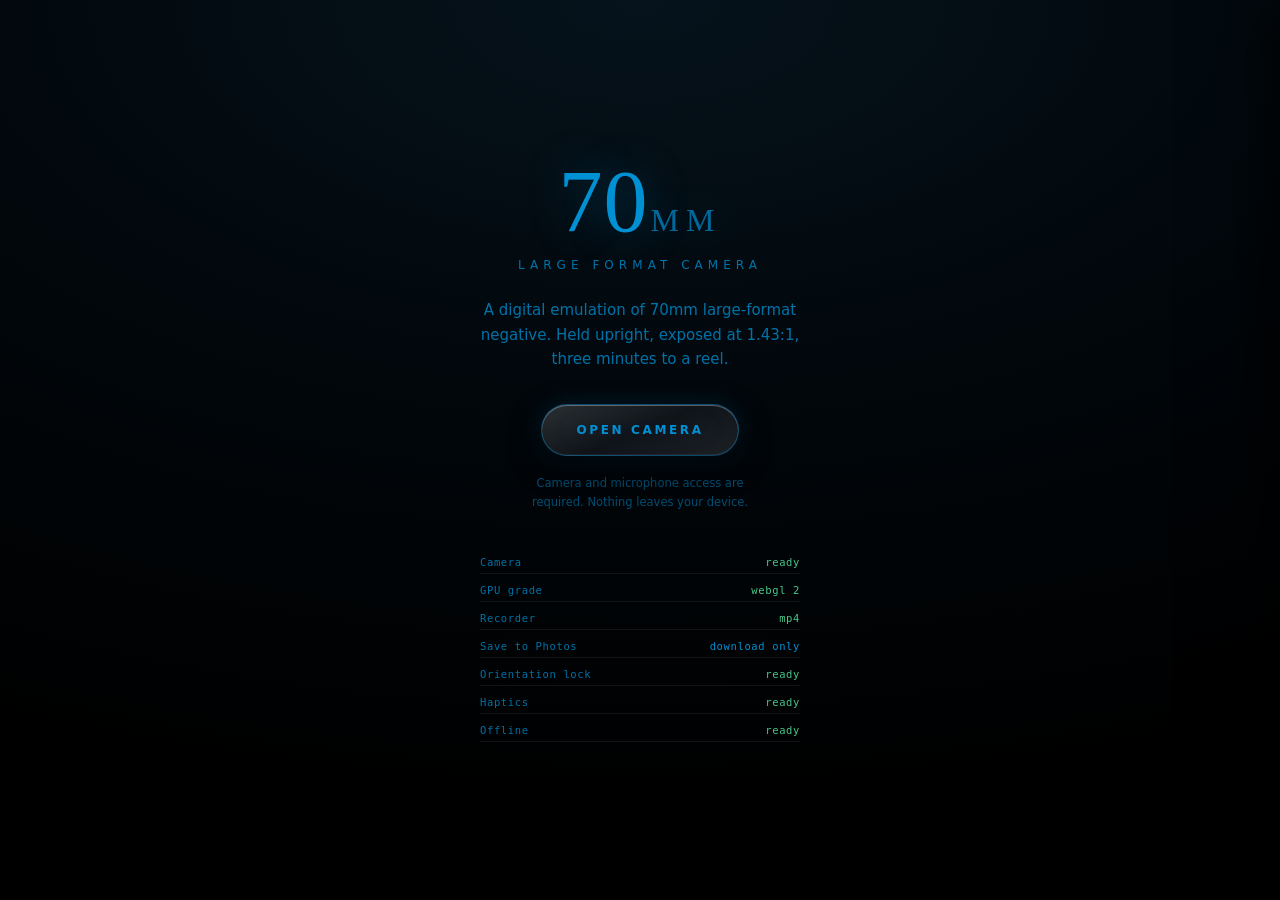
==== commit 653c5719: "Add files via upload" ====
--- a/index.html
+++ b/index.html
@@ -35,7 +35,7 @@
       <h1 class="intro__title" id="intro-title">Large Format Camera</h1>
       <p class="intro__body">
         A digital emulation of 70mm large-format negative.
-        Shot at&nbsp;1:1.43, three minutes to a reel.
+        Held upright, exposed at&nbsp;1.43:1, three minutes to a reel.
       </p>
 
       <button class="btn btn--primary" id="btn-begin" type="button">
@@ -57,6 +57,26 @@
 
     <!-- The gate. Everything the camera "sees" lives inside it. -->
     <div class="stage">
+      <!-- The HUD sits *outside* the gate, above and below it.
+           A 1.43:1 frame on an upright phone is always limited by
+           the phone's width, so there is a great deal of unused
+           screen above and below it and no reason at all to put
+           readouts and controls on top of the picture the operator
+           is trying to compose. Nothing here overlaps the frame. -->
+      <div class="hud hud--above">
+        <div class="hud__row hud__row--top">
+          <div class="hud__group">
+            <span class="rec" id="rec-dot" aria-hidden="true"></span>
+            <span class="hud__timer" id="timer">00:00</span>
+            <span class="hud__sep" aria-hidden="true">/</span>
+            <span class="hud__remain" id="remaining">03:00</span>
+          </div>
+          <div class="hud__group hud__group--right">
+            <span class="hud__tag" id="tag-format">1.43:1 · 70MM</span>
+          </div>
+        </div>
+      </div>
+
       <div class="frame" id="frame">
         <!-- The viewfinder: the raw camera feed, shown directly —
              no shader between the lens and the screen, the same as
@@ -72,44 +92,39 @@
           <span class="gate__mark gate__mark--br"></span>
         </div>
 
+        <!-- 16:9 safe-action guide. Two hairlines marking where a
+             widescreen camera behind this same lens would have cut:
+             same width, less height. Overlay only — never recorded,
+             never developed into a take. -->
+        <div class="guide" id="guide" aria-hidden="true">
+          <span class="guide__band"><b class="guide__tag">16:9</b></span>
+        </div>
+
         <!-- Tap-to-focus reticle -->
         <div class="reticle" id="reticle" aria-hidden="true"></div>
 
-        <!-- HUD -->
-        <div class="hud">
-          <div class="hud__row hud__row--top">
-            <div class="hud__group">
-              <span class="rec" id="rec-dot" aria-hidden="true"></span>
-              <span class="hud__timer" id="timer">00:00</span>
-              <span class="hud__sep" aria-hidden="true">/</span>
-              <span class="hud__remain" id="remaining">03:00</span>
-            </div>
-            <div class="hud__group hud__group--right">
-              <span class="hud__tag" id="tag-format">1:1.43 · 70MM</span>
-            </div>
-          </div>
-
-          <div class="hud__row hud__row--bottom">
-            <div class="hud__group hud__locks" id="locks">
-              <button class="lock" id="btn-ae" type="button" aria-pressed="false">AE</button>
-              <button class="lock" id="btn-awb" type="button" aria-pressed="false">AWB</button>
-              <div class="ev" id="ev-wrap">
-                <label class="ev__label" for="ev">EV</label>
-                <input class="ev__slider" id="ev" type="range" min="-2" max="2" step="0.1" value="0" />
-                <span class="ev__value" id="ev-value">0.0</span>
-              </div>
-            </div>
-            <div class="zoom" id="zoom" role="group" aria-label="Zoom">
-              <button type="button" data-zoom="0.5" id="btn-zoom-05" aria-pressed="false">0.5×</button>
-              <button type="button" data-zoom="1" aria-pressed="true">1×</button>
-              <button type="button" data-zoom="2" aria-pressed="false">2×</button>
-            </div>
-            <canvas class="histogram" id="histogram" width="128" height="48" aria-label="Live histogram"></canvas>
-          </div>
-        </div>
-
         <!-- Reel progress: a thin line that fills across 3 minutes -->
         <div class="reel" aria-hidden="true"><i id="reel-fill"></i></div>
+      </div>
+
+      <div class="hud hud--below">
+        <div class="hud__row hud__row--bottom">
+          <div class="hud__group hud__locks" id="locks">
+            <button class="lock" id="btn-ae" type="button" aria-pressed="false">AE</button>
+            <button class="lock" id="btn-awb" type="button" aria-pressed="false">AWB</button>
+            <div class="ev" id="ev-wrap">
+              <label class="ev__label" for="ev">EV</label>
+              <input class="ev__slider" id="ev" type="range" min="-2" max="2" step="0.1" value="0" />
+              <span class="ev__value" id="ev-value">0.0</span>
+            </div>
+          </div>
+          <div class="zoom" id="zoom" role="group" aria-label="Zoom">
+            <button type="button" data-zoom="0.5" id="btn-zoom-05" aria-pressed="false">0.5×</button>
+            <button type="button" data-zoom="1" aria-pressed="true">1×</button>
+            <button type="button" data-zoom="2" aria-pressed="false">2×</button>
+          </div>
+          <canvas class="histogram" id="histogram" width="128" height="48" aria-label="Live histogram"></canvas>
+        </div>
       </div>
     </div>
 
@@ -136,8 +151,12 @@
           <circle class="shutter__progress" id="shutter-progress" cx="50" cy="50" r="45"/>
         </svg>
       </button>
-      <button class="icon-btn icon-btn--sm" id="btn-fullscreen" type="button" aria-label="Full screen">
-        <svg viewBox="0 0 24 24" aria-hidden="true"><path d="M4 9V4h5M20 9V4h-5M4 15v5h5M20 15v5h-5"/></svg>
+      <button class="icon-btn icon-btn--sm" id="btn-guide" type="button" aria-label="16:9 framing guide" aria-pressed="false">
+        <svg viewBox="0 0 24 24" aria-hidden="true">
+          <rect x="2.5" y="4" width="19" height="16" rx="1.6"/>
+          <path class="icon-btn__dash" d="M2.5 8.5h19M2.5 15.5h19"/>
+        </svg>
+        <span class="icon-btn__caption" id="guide-label">16:9</span>
       </button>
     </div>
 
@@ -149,7 +168,7 @@
           <path class="rotate__arrow" d="M48 44a20 20 0 0 1-20 14"/>
           <path class="rotate__arrow" d="M31 54l-4 4 4 4"/>
         </svg>
-        <p class="rotate__text">Rotate your phone to portrait to record.</p>
+        <p class="rotate__text">Hold your phone upright to record.</p>
       </div>
     </div>
   </section>
@@ -183,7 +202,7 @@
         <div class="hud hud--playback">
           <div class="hud__row hud__row--top">
             <span class="hud__timer" id="pb-time">00:00</span>
-            <span class="hud__tag" id="pb-meta">1:1.43 · 70MM</span>
+            <span class="hud__tag" id="pb-meta">1.43:1 · 70MM</span>
           </div>
         </div>
         <div class="scrub"><i id="scrub-fill"></i></div>
--- a/css/main.css
+++ b/css/main.css
@@ -62,12 +62,23 @@
   /* Gate aspect, mirrored from FORMAT.ASPECT in config.js. Only a
      pre-script fallback — GateFit sets exact pixels — but it must
      agree, or the frame jumps on first paint. */
-  --gate-aspect: 1 / 1.43;
-
-  /* A developed take's aspect: the gate plus two sprocket bars,
-     mirrored from EXPORT_ASPECT in config.js. Same pre-script-fallback
-     reasoning as --gate-aspect above. */
-  --export-aspect: 1 / 2.064;
+  --gate-aspect: 1.43;
+
+  /* A developed take's own aspect — the whole saved file, sprocket
+     bars and vertical letterboxing included — mirrored from
+     EXPORT_ASPECT (= SAVE.ASPECT) in config.js. Vertical on purpose:
+     the picture inside is wide, but the file itself is a 9:16
+     container so it opens right-way-up on a phone. Same
+     pre-script-fallback reasoning as --gate-aspect above. */
+  --export-aspect: 0.5625;
+
+  /* The 16:9 framing guide's band, as a share of the gate's own
+     height: (1 / 1.7778) ÷ (1 / 1.43). Two cameras behind the same
+     lens see the same width, so the narrower format is simply
+     shorter — 80.44% of a 1.43:1 frame, leaving 9.78% lost off the
+     top and the same off the bottom. Mirrored from GUIDE.ASPECT. */
+  --guide-band: 80.4375%;
+  --guide-inset: 9.78125%;
 }
 
 body {
@@ -290,6 +301,48 @@
 .gate__mark--br { bottom: 10px; right: 10px; border-left: 0; border-top: 0; }
 
 /* ============================================================
+   16:9 FRAMING GUIDE
+   ------------------------------------------------------------
+   Where a widescreen camera behind this same lens would have cut.
+   Hairlines rather than a mask: the operator still has to see the
+   picture outside them to know what they are giving up, so the
+   band is marked, not the loss. The faint surround is one spread
+   box-shadow — enough to read which side of the line is safe,
+   nowhere near enough to grade by.
+
+   Viewfinder only. Nothing here exists on the record path: the
+   develop pass reads the raw camera file, not the DOM.
+   ============================================================ */
+.guide {
+  position: absolute;
+  inset: 0;
+  pointer-events: none;
+  opacity: 0;
+  transition: opacity 220ms var(--ease);
+}
+.app[data-guide="true"] .guide { opacity: 1; }
+
+.guide__band {
+  position: absolute;
+  left: 0; right: 0;
+  top: var(--guide-inset);
+  height: var(--guide-band);
+  border-top: 1px solid rgba(255, 255, 255, 0.62);
+  border-bottom: 1px solid rgba(255, 255, 255, 0.62);
+  box-shadow: 0 0 0 100vmax rgba(0, 0, 0, 0.30);
+}
+.guide__tag {
+  position: absolute;
+  top: 5px; left: 8px;
+  font-family: var(--mono);
+  font-size: 8.5px;
+  font-weight: 400;
+  letter-spacing: 0.18em;
+  color: rgba(255, 255, 255, 0.72);
+  text-shadow: 0 1px 3px rgba(0, 0, 0, 0.9);
+}
+
+/* ============================================================
    HUD
    ============================================================ */
 .hud {
@@ -309,6 +362,47 @@
      the text itself being blurry. Small radius, high opacity. */
   text-shadow: 0 1px 2px rgba(0, 0, 0, 0.95), 0 0 1px rgba(0, 0, 0, 0.95);
 }
+
+/* ---- the camera HUD, out of the picture ---------------------
+   On the camera screen the readouts and the manual controls are
+   siblings of the gate rather than an overlay on it: a 1.43:1
+   frame on an upright phone is always limited by the phone's
+   width, so there is a great deal of screen above and below it
+   and no reason to compose a shot through a layer of chips. The
+   stage becomes a centred column — top row, gate, bottom row —
+   which also means the rows hug the frame instead of drifting to
+   the extremes of the surround. Safe because that gate can never
+   be the tall one: 1.43 wide in a portrait viewport is width-
+   limited by definition, so there is always height to spare for
+   the two rows. */
+.screen--camera .stage {
+  display: flex;
+  flex-direction: column;
+  align-items: center;
+  justify-content: center;
+  gap: 12px;
+}
+.screen--camera .hud {
+  position: static;
+  inset: auto;
+  padding: 0 2px;
+  width: 100%;
+  flex: 0 0 auto;
+  /* No longer over live imagery, so the per-glyph shadow that
+     kept the HUD legible against a scene is just noise here. */
+  text-shadow: none;
+}
+/* Below the gate the row has the whole width of the screen and no
+   picture to protect, so it wraps into as many lines as it needs
+   instead of stacking into a narrow column the way it had to when
+   it lived inside a tall gate. */
+.screen--camera .hud__row--bottom {
+  flex-wrap: wrap;
+  justify-content: center;
+  align-items: center;
+  gap: 10px 12px;
+}
+
 .hud__row { display: flex; align-items: center; justify-content: space-between; gap: 12px; }
 .hud__row--bottom { align-items: flex-end; }
 .hud__group { display: flex; align-items: center; gap: 9px; }
@@ -469,10 +563,12 @@
    RAILS + CONTROLS
    Each control is its own floating glass pebble.
 
-   The rails sit on the letterbox bars, so which axis they run
-   along follows the gate: a wide gate pillarboxes and gets
-   vertical rails at the sides; a tall gate letterboxes and gets
-   horizontal rails top and bottom.
+   The rails sit on whatever the gate does not fill, so which axis
+   they run along follows how the phone is held (data-gate), not
+   the picture's own shape: held sideways the gate pillarboxes and
+   the rails run vertically at the sides; held upright — which is
+   how this app is shot — it letterboxes and they run horizontally
+   top and bottom.
    ============================================================ */
 .rail {
   position: absolute;
@@ -539,6 +635,32 @@
 }
 #btn-torch.is-unavailable { opacity: 0.4; }
 #btn-torch.is-unavailable .icon-btn__slash { opacity: 1; }
+
+/* The 16:9 guide toggle. Lit when the guide is on, the same way
+   the AE/AWB locks read — it is a mode, not an action. */
+#btn-guide[aria-pressed="true"] {
+  color: var(--accent);
+  box-shadow: var(--rim), 0 6px 18px rgba(0, 0, 0, 0.55), 0 0 22px var(--glow);
+}
+#btn-guide[aria-pressed="true"] .icon-btn__dash { stroke-dasharray: none; }
+.icon-btn__dash { stroke-dasharray: 2.6 2.6; opacity: 0.9; }
+
+/* The ratio itself, captioned under the button rather than crammed
+   inside it: absolutely positioned so it never changes the size of
+   the pebble or the spacing of the rail it sits in. */
+.icon-btn__caption {
+  position: absolute;
+  top: calc(100% + 3px);
+  left: 50%;
+  transform: translateX(-50%);
+  font-family: var(--mono);
+  font-size: 8px;
+  letter-spacing: 0.14em;
+  color: var(--ink-faint);
+  pointer-events: none;
+  transition: color 180ms var(--ease);
+}
+#btn-guide[aria-pressed="true"] .icon-btn__caption { color: var(--accent); }
 
 .icon-btn__badge {
   position: absolute;
@@ -1038,9 +1160,13 @@
 }
 
 /* ============================================================
-   TALL GATE (FORMAT.ASPECT < 1)
-   Rails become a top and a bottom bar, which is also where a
-   phone camera's controls belong when it is held upright.
+   HELD UPRIGHT  (data-gate = SHOOT_ORIENTATION = "portrait")
+   ------------------------------------------------------------
+   data-gate says how the phone is held, not what shape the
+   picture is — since the wide 1.43:1 band is cropped out of an
+   upright frame, the leftover screen is above and below it, so
+   that is where the rails go. Which is also where a phone
+   camera's controls belong when it is held this way.
    ============================================================ */
 .app[data-gate="portrait"] {
   /* Tall enough for the 64px shutter plus breathing room. */
@@ -1063,17 +1189,17 @@
 .app[data-gate="portrait"] .rail--left  { top: 0;    padding-top: var(--safe-t); }
 .app[data-gate="portrait"] .rail--right { bottom: 0; padding-bottom: var(--safe-b); }
 
-/* A tall gate is narrow, so the bottom HUD row stacks instead of
-   trying to fit the chips, zoom and the histogram side by side. */
-.app[data-gate="portrait"] .hud__row--bottom {
-  flex-direction: column;
-  align-items: stretch;
-  gap: 10px;
-}
-.app[data-gate="portrait"] .histogram { order: -2; align-self: flex-end; }
-.app[data-gate="portrait"] .zoom { order: -1; align-self: center; }
-.app[data-gate="portrait"] .hud__row--top { flex-wrap: wrap; gap: 4px 10px; }
-.app[data-gate="portrait"] .hud__tag { font-size: 9px; letter-spacing: 0.14em; }
+/* Playback still overlays its HUD on the picture — there is no
+   spare screen there, the developed take fills the frame — so the
+   narrow-gate stacking stays for that one. */
+.app[data-gate="portrait"] .hud--playback .hud__row--top {
+  flex-wrap: wrap;
+  gap: 4px 10px;
+}
+.app[data-gate="portrait"] .hud--playback .hud__tag {
+  font-size: 9px;
+  letter-spacing: 0.14em;
+}
 
 /* ============================================================
    PORTRAIT / SMALL-SCREEN ADJUSTMENTS
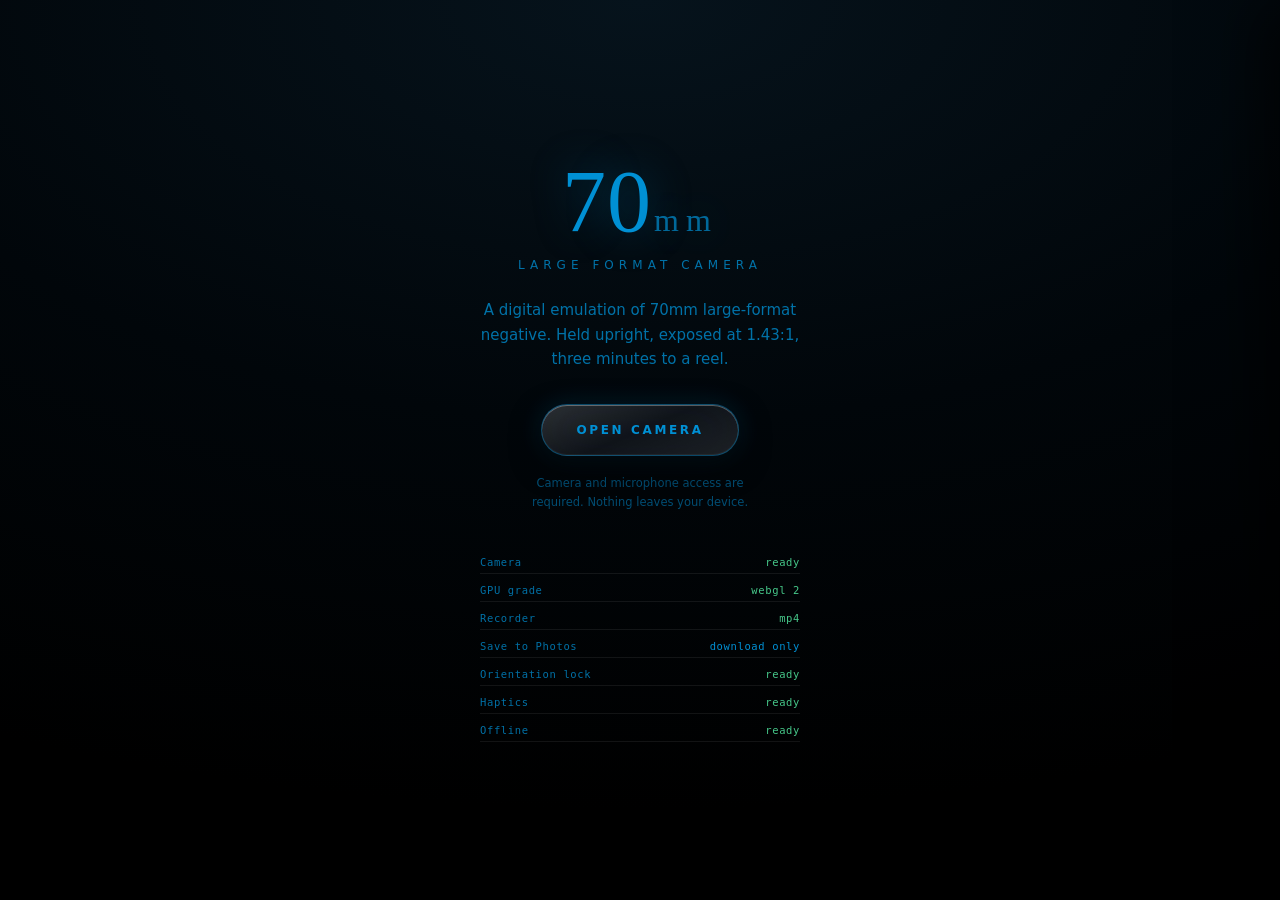
==== commit b7139ef0: "Add files via upload" ====
--- a/index.html
+++ b/index.html
@@ -10,12 +10,12 @@
 <meta name="apple-mobile-web-app-capable" content="yes" />
 <meta name="mobile-web-app-capable" content="yes" />
 <meta name="apple-mobile-web-app-status-bar-style" content="black-translucent" />
-<meta name="apple-mobile-web-app-title" content="70MM" />
-<link rel="apple-touch-icon" href="assets/icons/icon-192.png" />
-<link rel="icon" href="assets/icons/icon-192.png" />
+<meta name="apple-mobile-web-app-title" content="70 mm" />
+<link rel="apple-touch-icon" href="assets/favicon.png" />
+<link rel="icon" href="assets/favicon.png" />
 <link rel="manifest" href="manifest.webmanifest" />
 
-<title>70MM — Large Format Camera</title>
+<title>70 mm — Large Format Camera</title>
 
 <link rel="stylesheet" href="css/reset.css" />
 <link rel="stylesheet" href="css/main.css" />
@@ -30,7 +30,7 @@
   <section class="screen screen--intro" id="screen-intro" aria-labelledby="intro-title">
     <div class="intro__inner">
       <div class="wordmark" aria-hidden="true">
-        <span class="wordmark__num">70</span><span class="wordmark__mm">MM</span>
+        <span class="wordmark__num">70</span><span class="wordmark__mm">mm</span>
       </div>
       <h1 class="intro__title" id="intro-title">Large Format Camera</h1>
       <p class="intro__body">
@@ -72,7 +72,7 @@
             <span class="hud__remain" id="remaining">03:00</span>
           </div>
           <div class="hud__group hud__group--right">
-            <span class="hud__tag" id="tag-format">1.43:1 · 70MM</span>
+            <span class="hud__tag" id="tag-format">1.43:1 · 70 mm</span>
           </div>
         </div>
       </div>
@@ -202,7 +202,7 @@
         <div class="hud hud--playback">
           <div class="hud__row hud__row--top">
             <span class="hud__timer" id="pb-time">00:00</span>
-            <span class="hud__tag" id="pb-meta">1.43:1 · 70MM</span>
+            <span class="hud__tag" id="pb-meta">1.43:1 · 70 mm</span>
           </div>
         </div>
         <div class="scrub"><i id="scrub-fill"></i></div>
--- a/css/main.css
+++ b/css/main.css
@@ -1,5 +1,5 @@
 /* ============================================================
-   main.css — 70MM
+   main.css — 70 mm
    Black ground, glass chrome, one ink colour. Nothing competes
    with the image inside the gate.
    ============================================================ */
